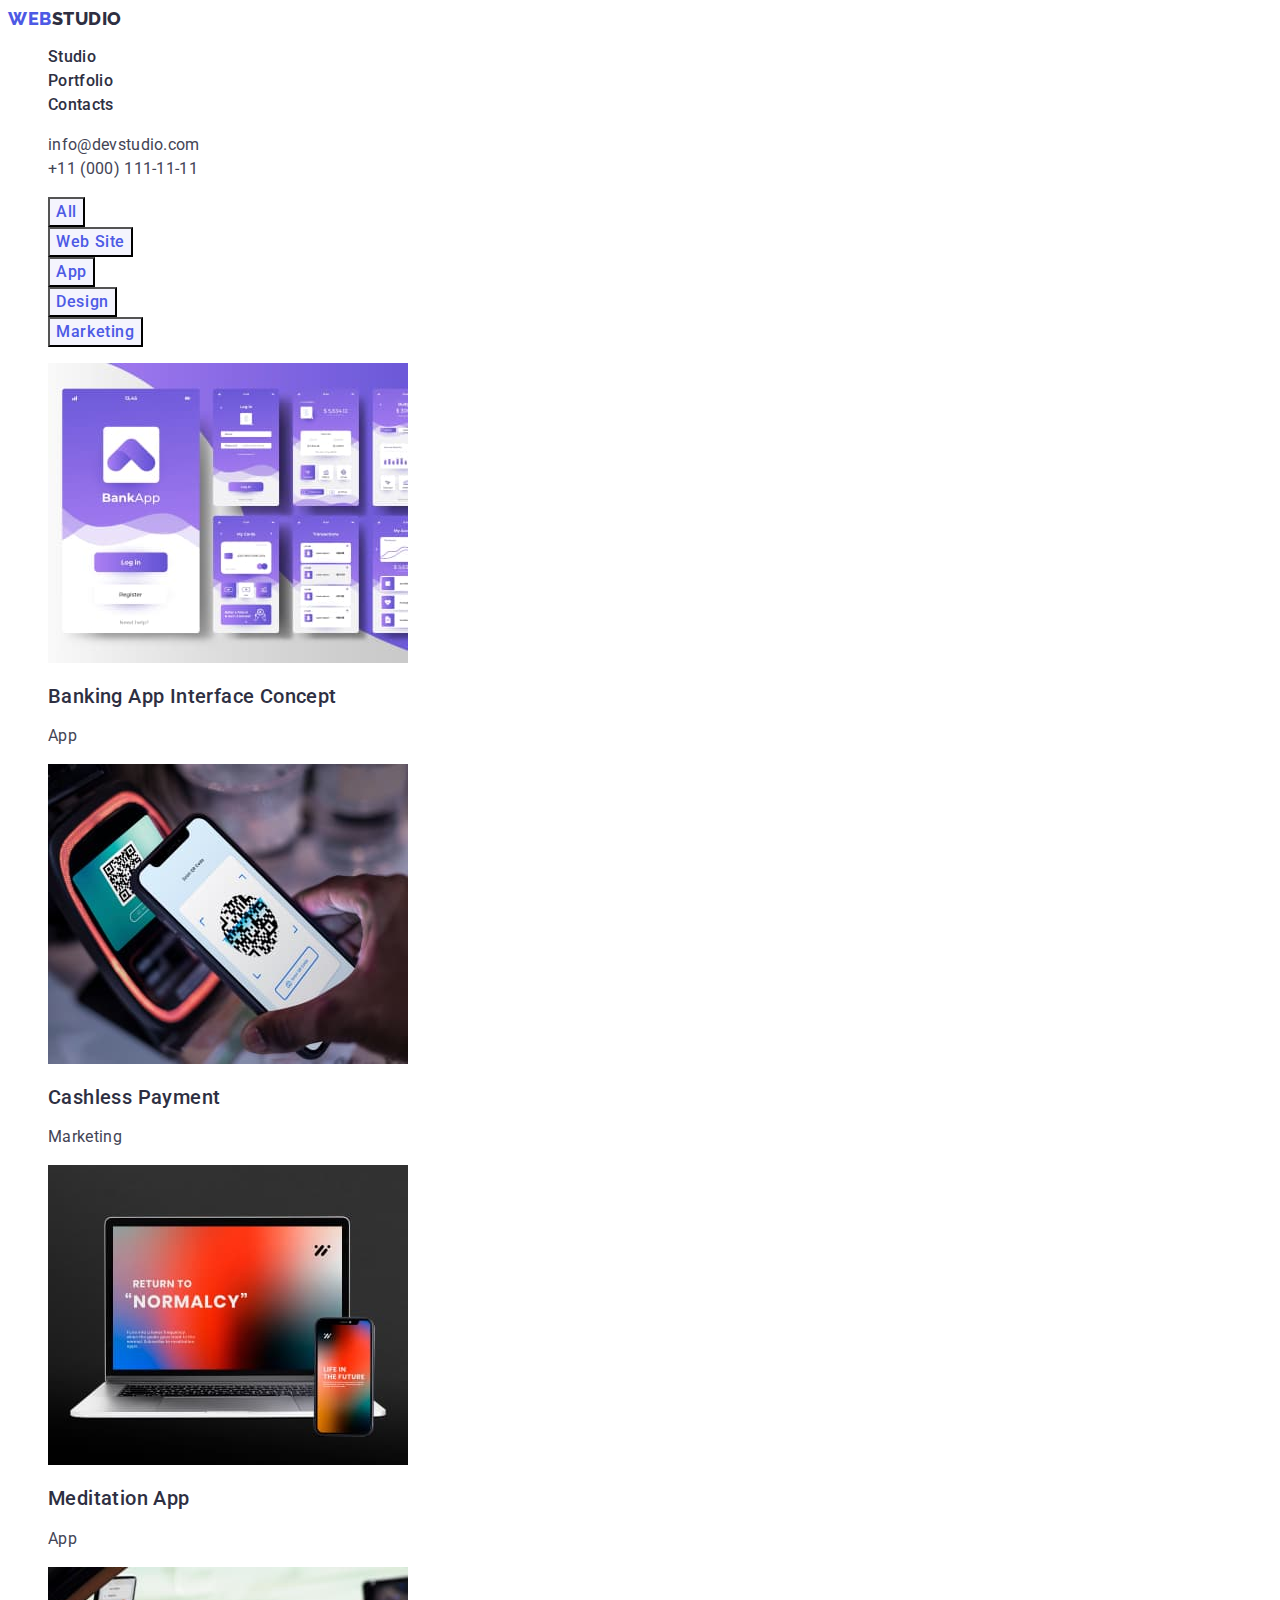
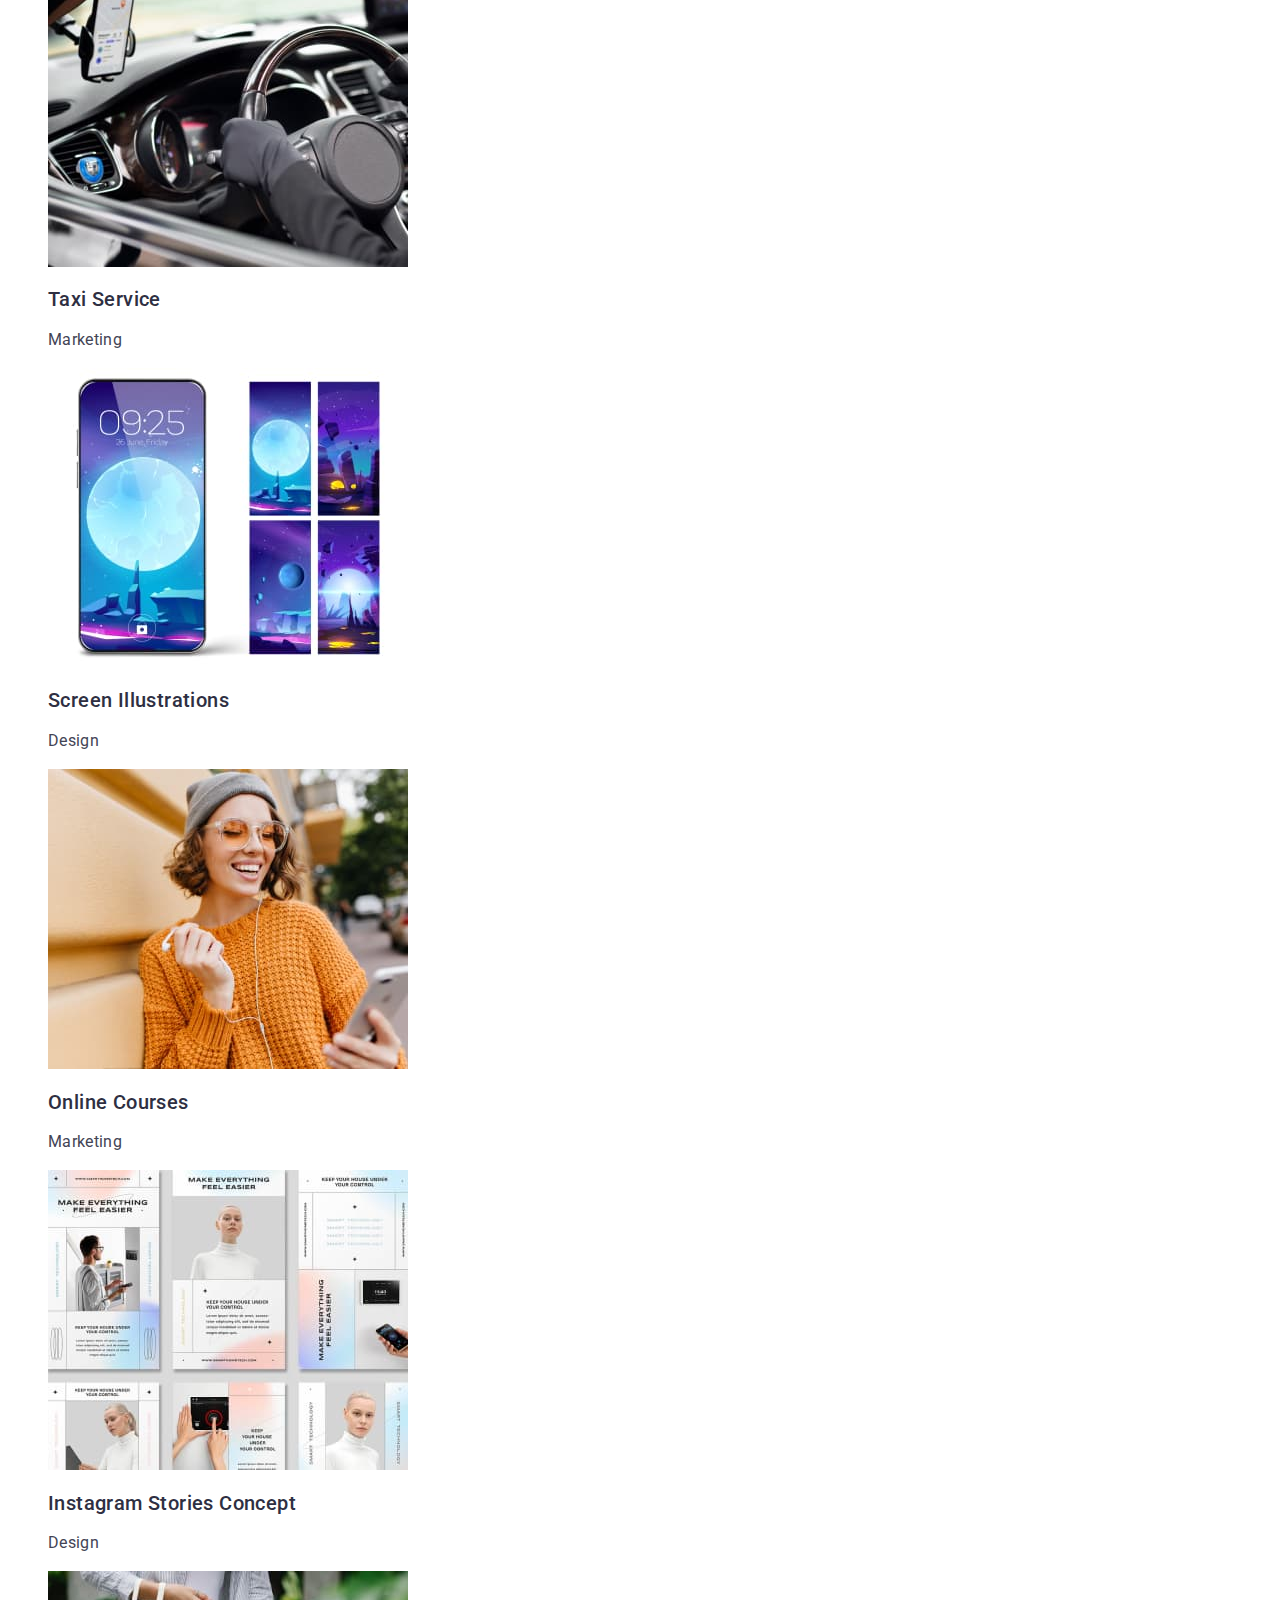
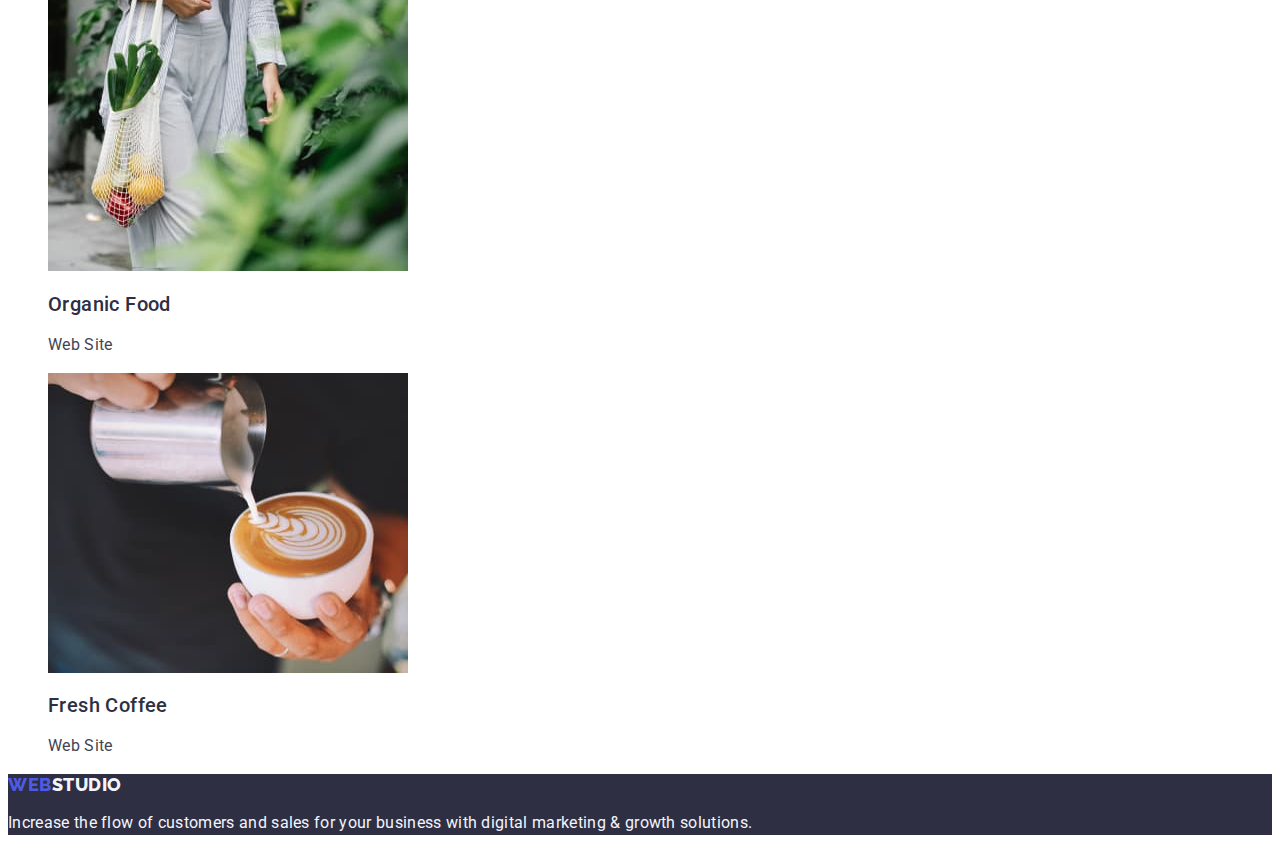
==== portfolio.html @ b35bba0d "create hw3" ====
<!DOCTYPE html>
<html lang="en">
  <head>
    <meta charset="UTF-8" />
    <meta http-equiv="X-UA-Compatible" content="IE=edge" />
    <meta name="viewport" content="width=device-width, initial-scale=1.0" />
    <title>WebStudio</title>
    <link rel="preconnect" href="https://fonts.googleapis.com" />
    <link rel="preconnect" href="https://fonts.gstatic.com" crossorigin />
    <link
      href="https://fonts.googleapis.com/css2?family=Raleway:wght@800&family=Roboto:wght@400;500;700&display=swap"
      rel="stylesheet"
    />
    <link rel="stylesheet" href="./css/styles.css" />
  </head>
  <body>
    <!-- Header -->
    <header class="header">
      <!-- Navigation -->
      <nav class="header-nav">
        <a class="logo link" href="./index.html"
          >Web<span class="header-logo">Studio</span></a
        >
        <ul class="nav-list list">
          <li class="nav-list-item">
            <a class="header-link link" href="./index.html">Studio</a>
          </li>
          <li class="nav-list-item">
            <a class="header-link link" href="./portfolio.html">Portfolio</a>
          </li>
          <li class="nav-list-item">
            <a class="header-link link" href="">Contacts</a>
          </li>
        </ul>
      </nav>
      <!-- Contacs -->
      <address class="contacts">
        <ul class="contacts-list list">
          <li class="contacts-item">
            <a class="contact-link link" href="mailto:info@devstudio.com"
              >info@devstudio.com</a
            >
          </li>
          <li class="contacts-item">
            <a class="contact-link link" href="tel:+110001111111"
              >+11 (000) 111-11-11</a
            >
          </li>
        </ul>
      </address>
    </header>
    <!-- Main content -->
    <main>
      <section class="portfolio">
        <h1 hidden class="visually-hidden">Examples work</h1>
        <ul class="btn-list list">
          <li class="btn-list-item">
            <button class="btn-filter btn" type="button">All</button>
          </li>
          <li class="btn-list-item">
            <button class="btn-filter btn" type="button">Web Site</button>
          </li>
          <li class="btn-list-item">
            <button class="btn-filter btn" type="button">App</button>
          </li>
          <li class="btn-list-item">
            <button class="btn-filter btn" type="button">Design</button>
          </li>
          <li class="btn-list-item">
            <button class="btn-filter btn" type="button">Marketing</button>
          </li>
        </ul>
        <ul class="exampes-list list">
          <li class="exampes-list-item">
            <a class="link" href=""
              ><img
                src="./images/bank.jpg"
                alt="screens interface of bank app"
                width="360"
                height="300"
              />
              <h2 class="section-subtitle">Banking App Interface Concept</h2>
              <p class="section-text">App</p></a
            >
          </li>
          <li class="exampes-list-item">
            <a class="link" href=""
              ><img
                src="./images/payment.jpg"
                alt="payment with phone"
                width="360"
                height="300"
              />
              <h2 class="section-subtitle">Cashless Payment</h2>
              <p class="section-text">Marketing</p></a
            >
          </li>
          <li class="exampes-list-item">
            <a class="link" href=""
              ><img
                src="./images/meditation.jpg"
                alt="laptop and smartphone"
                width="360"
                height="300"
              />
              <h2 class="section-subtitle">Meditation App</h2>
              <p class="section-text">App</p></a
            >
          </li>
          <li class="exampes-list-item">
            <a class="link" href=""
              ><img
                src="./images/taxi.jpg"
                alt="car and driver"
                width="360"
                height="300"
              />
              <h2 class="section-subtitle">Taxi Service</h2>
              <p class="section-text">Marketing</p></a
            >
          </li>
          <li class="exampes-list-item">
            <a class="link" href=""
              ><img
                src="./images/screen.jpg"
                alt="examples screen images"
                width="360"
                height="300"
              />
              <h2 class="section-subtitle">Screen Illustrations</h2>
              <p class="section-text">Design</p></a
            >
          </li>
          <li class="exampes-list-item">
            <a class="link" href=""
              ><img
                src="./images/courses.jpg"
                alt="woman whit smartphone"
                width="360"
                height="300"
              />
              <h2 class="section-subtitle">Online Courses</h2>
              <p class="section-text">Marketing</p></a
            >
          </li>
          <li class="exampes-list-item">
            <a class="link" href=""
              ><img
                src="./images/stories.jpg"
                alt="examples screen interfaces"
                width="360"
                height="300"
              />
              <h2 class="section-subtitle">Instagram Stories Concept</h2>
              <p class="section-text">Design</p></a
            >
          </li>
          <li class="exampes-list-item">
            <a class="link" href=""
              ><img
                src="./images/food.jpg"
                alt="woman with vegetables"
                width="360"
                height="300"
              />
              <h2 class="section-subtitle">Organic Food</h2>
              <p class="section-text">Web Site</p></a
            >
          </li>
          <li class="exampes-list-item">
            <a class="link" href=""
              ><img
                src="./images/coffee.jpg"
                alt="cup of coffee"
                width="360"
                height="300"
              />
              <h2 class="section-subtitle">Fresh Coffee</h2>
              <p class="section-text">Web Site</p></a
            >
          </li>
        </ul>
      </section>
    </main>
    <!-- Footer -->
    <footer class="footer">
      <a class="logo link" href="./index.html"
        >Web<span class="footer-logo">Studio</span></a
      >
      <p class="section-text">
        Increase the flow of customers and sales for your business with digital
        marketing & growth solutions.
      </p>
    </footer>
  </body>
</html>
---- css/styles.css ----
:root {
  --main-color: #2e2f42;
  --text-color: #434455;
  --accent-color: #f4f4fd;
  --main-bg-color: #ffffff;
  --main-hero-color: #ffffff;
  --logo-color: #4d5ae5;
  --active-color: #404bbf;
}

body {
  color: var(--text-color, #434455);
  background-color: var(--main-bg-color, #ffffff);
  font-family: 'Roboto', sans-serif;
}

.link {
  color: inherit;
  text-decoration: none;
}

.list {
  list-style: none;
}

.visually-hidden {
  position: absolute;
  width: 1px;
  height: 1px;
  margin: -1px;
  border: 0;
  padding: 0;

  white-space: nowrap;
  clip-path: inset(100%);
  clip: rect(0 0 0 0);
  overflow: hidden;
}
.btn {
  cursor: pointer;
}

/* Header */
.logo {
  color: var(--logo-color, #4d5ae5);

  font-family: 'Raleway', sans-serif;
  font-weight: 800;
  font-size: 18px;
  line-height: 1.17;
  display: flex;
  align-items: center;
  letter-spacing: 0.03em;
  text-transform: uppercase;
}

.header-logo {
  color: var(--main-color, #2e2f42);
}

.header-link {
  color: var(--main-color, #2e2f42);

  font-weight: 500;
  font-size: 16px;
  line-height: 1.5;
  letter-spacing: 0.02em;
}

.header-link:is(:hover, :focus),
.contact-link:is(:hover, :focus) {
  color: var(--active-color, #404bbf);
}

.contacts {
  font-style: normal;
}

.contact-link {
  font-size: 16px;
  line-height: 1.5;
  letter-spacing: 0.02em;
}

/* Main */
.hero {
  background-color: var(--main-color, #2e2f42);
}

.hero-title {
  color: var(--main-hero-color, #ffffff);

  font-size: 56px;
  line-height: 1.07;
  text-align: center;
  letter-spacing: 0.02em;
}

.hero-btn {
  background-color: var(--logo-color, #4d5ae5);
  color: var(--main-hero-color, #ffffff);

  font-family: inherit;
  font-weight: 500;
  font-size: 16px;
  line-height: 1.5;
  display: flex;
  align-items: center;
  letter-spacing: 0.04em;
}

.hero-btn:is(:hover, :focus) {
  background-color: var(--active-color, #404bbf);
}

.section-subtitle {
  color: var(--main-color, #2e2f42);

  font-weight: 500;
  font-size: 20px;
  line-height: 1.2;
  letter-spacing: 0.02em;
}

.section-text {
  font-size: 16px;
  line-height: 1.5;
  letter-spacing: 0.02em;
}

.section-title {
  color: var(--main-color, #2e2f42);

  font-size: 36px;
  line-height: 1.11;
  text-align: center;
  letter-spacing: 0.02em;
  text-transform: capitalize;
}

.cards {
  background-color: var(--accent-color, #f4f4fd);
}

.cards-list-item {
  background-color: var(--main-bg-color, #ffffff);

  text-align: center;
}
/* Main Portfolio*/

.btn-filter {
  background-color: var(--accent-color, #f4f4fd);
  color: var(--logo-color, #4d5ae5);

  font-family: inherit;
  font-weight: 500;
  font-size: 16px;
  line-height: 1.5;
  display: flex;
  align-items: center;
  text-align: center;
  letter-spacing: 0.04em;
}

.btn-filter:is(:hover, :focus) {
  background-color: #404bbf;
  color: var(--main-hero-color, #ffffff);
}

/* Footer */
.footer {
  background: var(--main-color, #2e2f42);
  color: var(--accent-color, #f4f4fd);
}

.footer-logo {
  color: var(--accent-color, #f4f4fd);
}
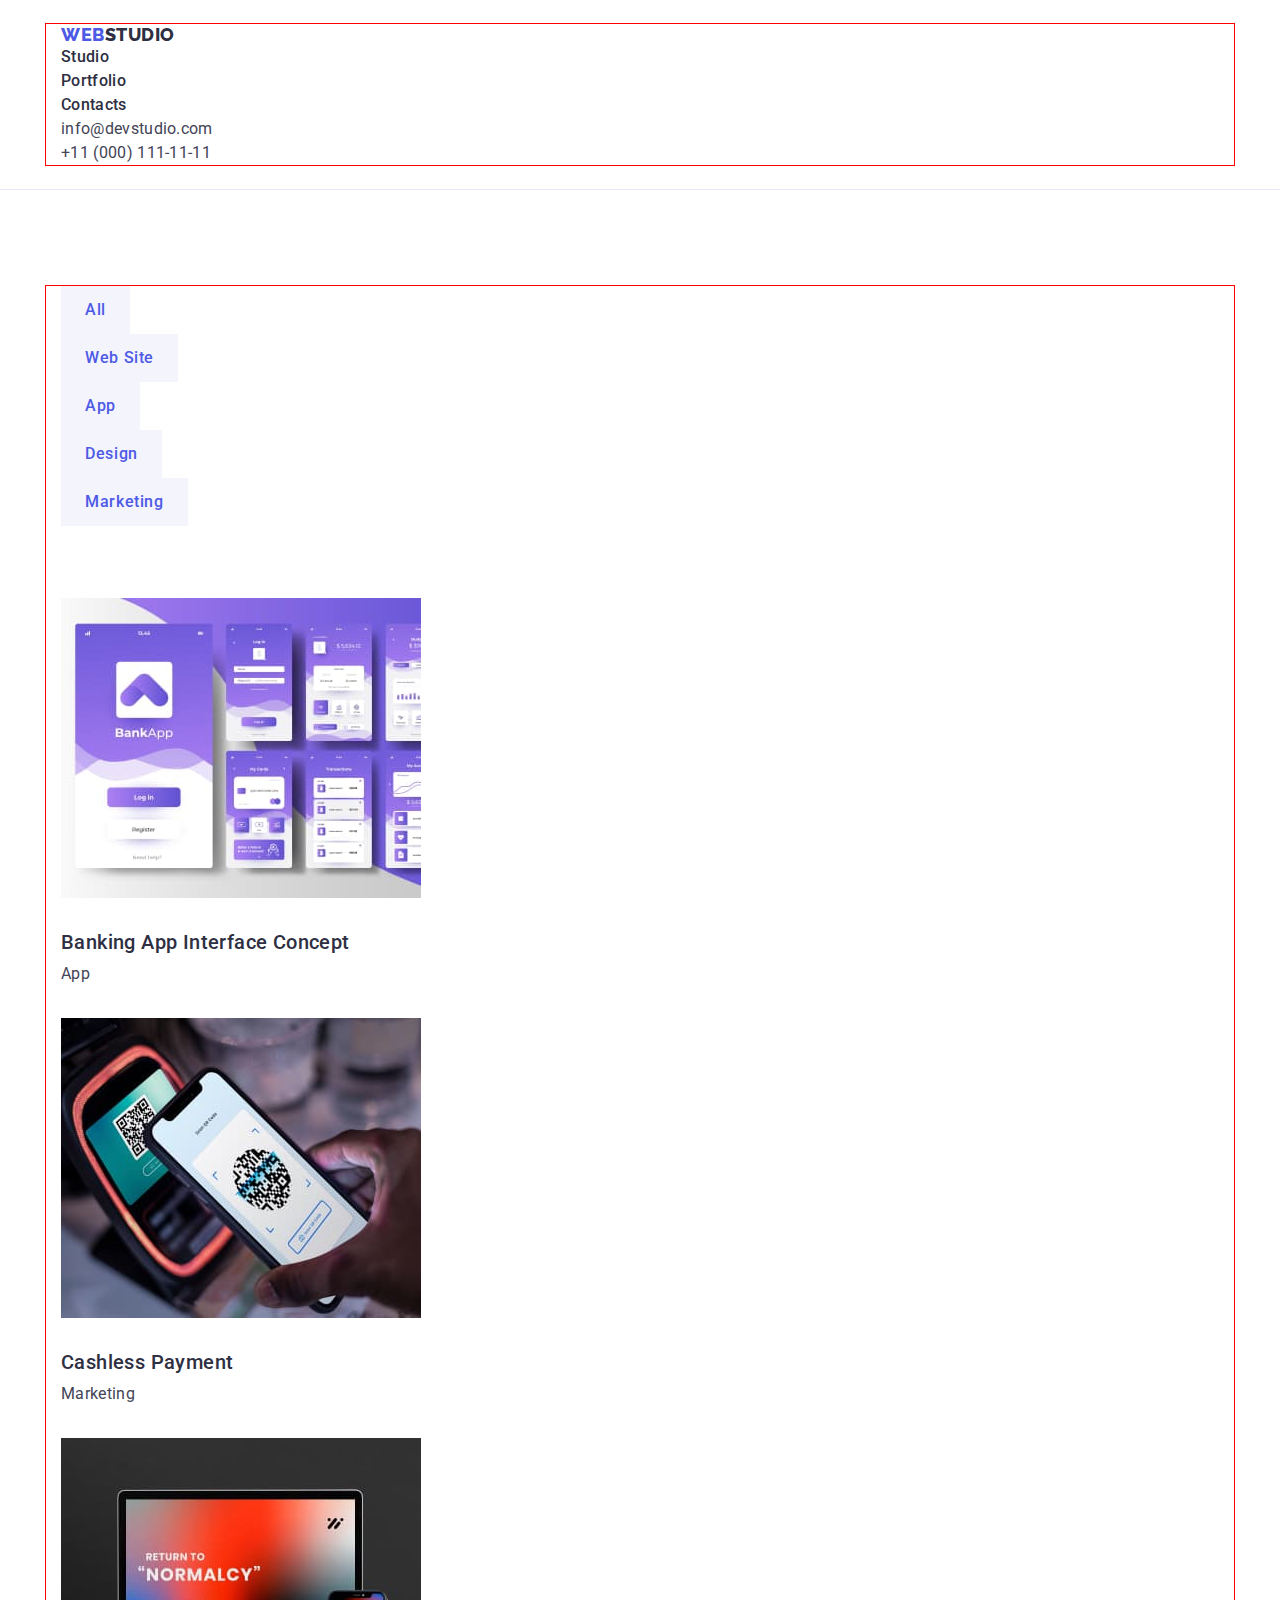
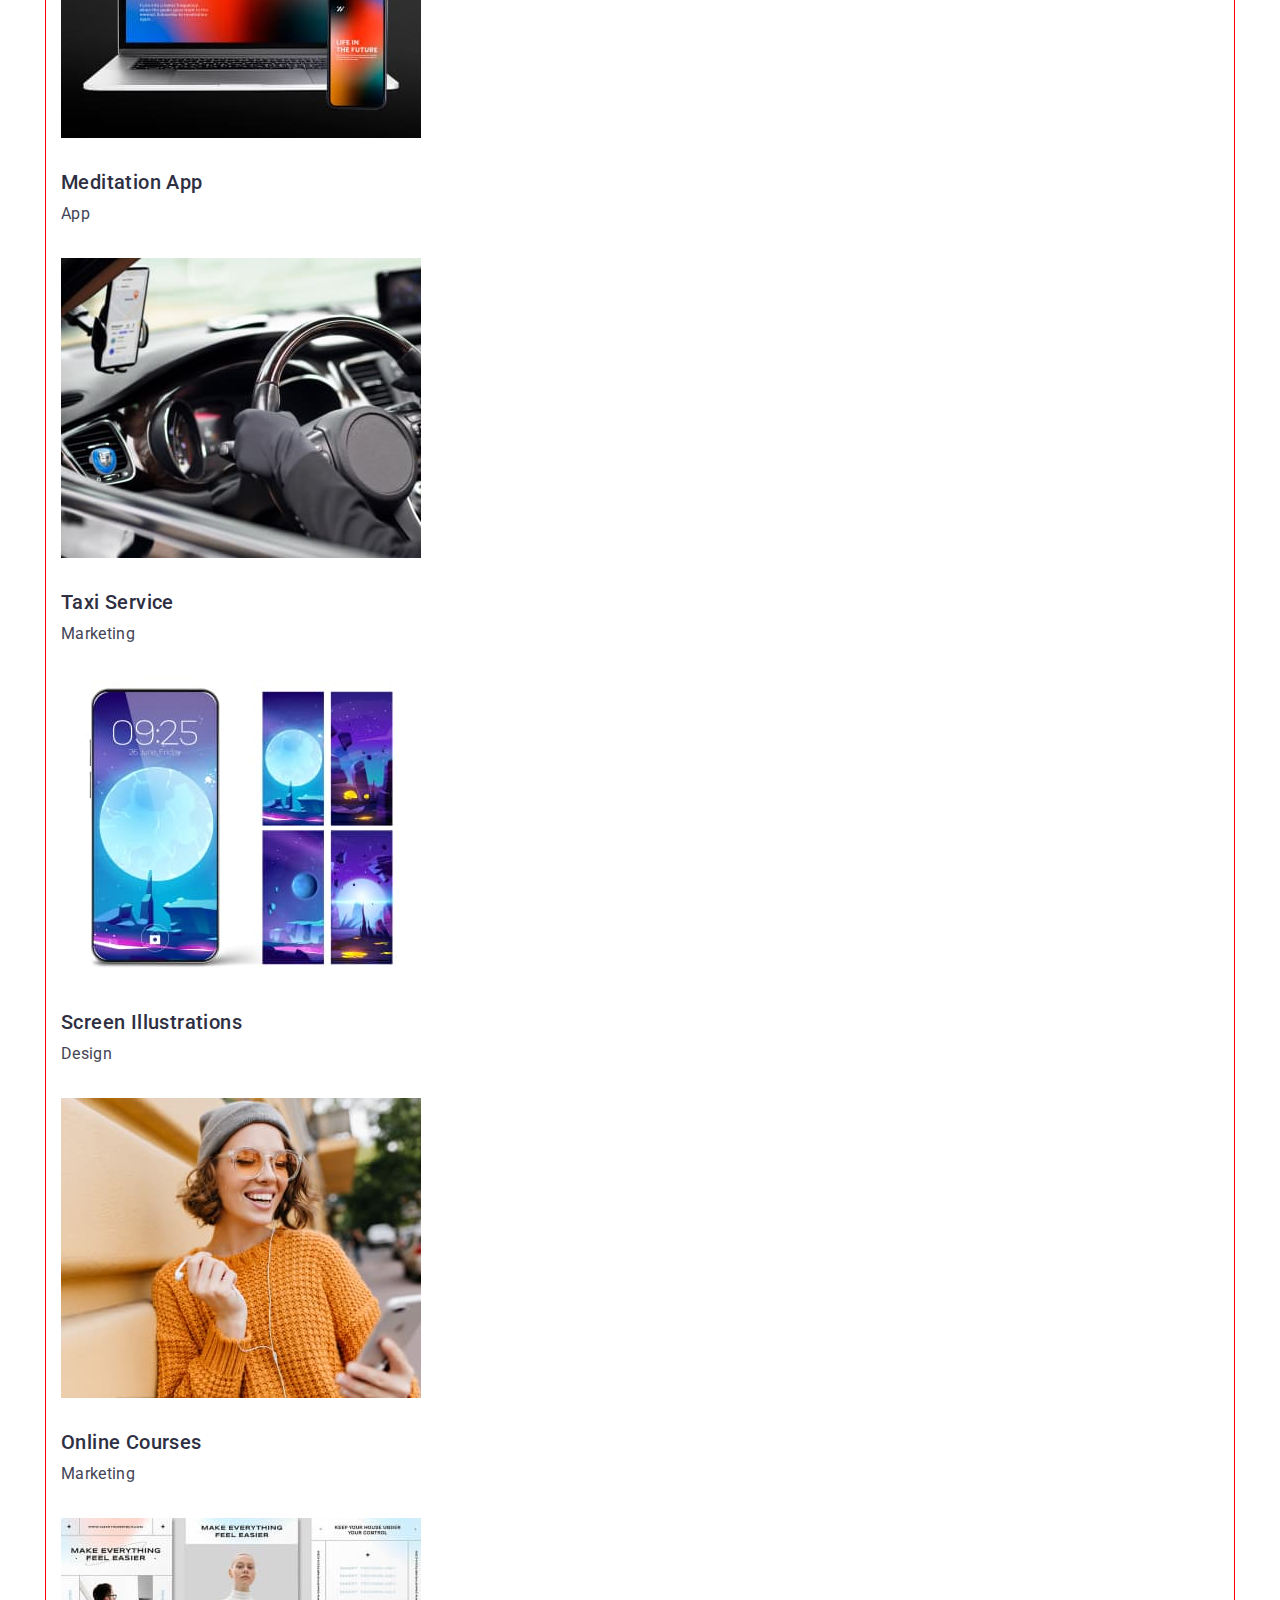
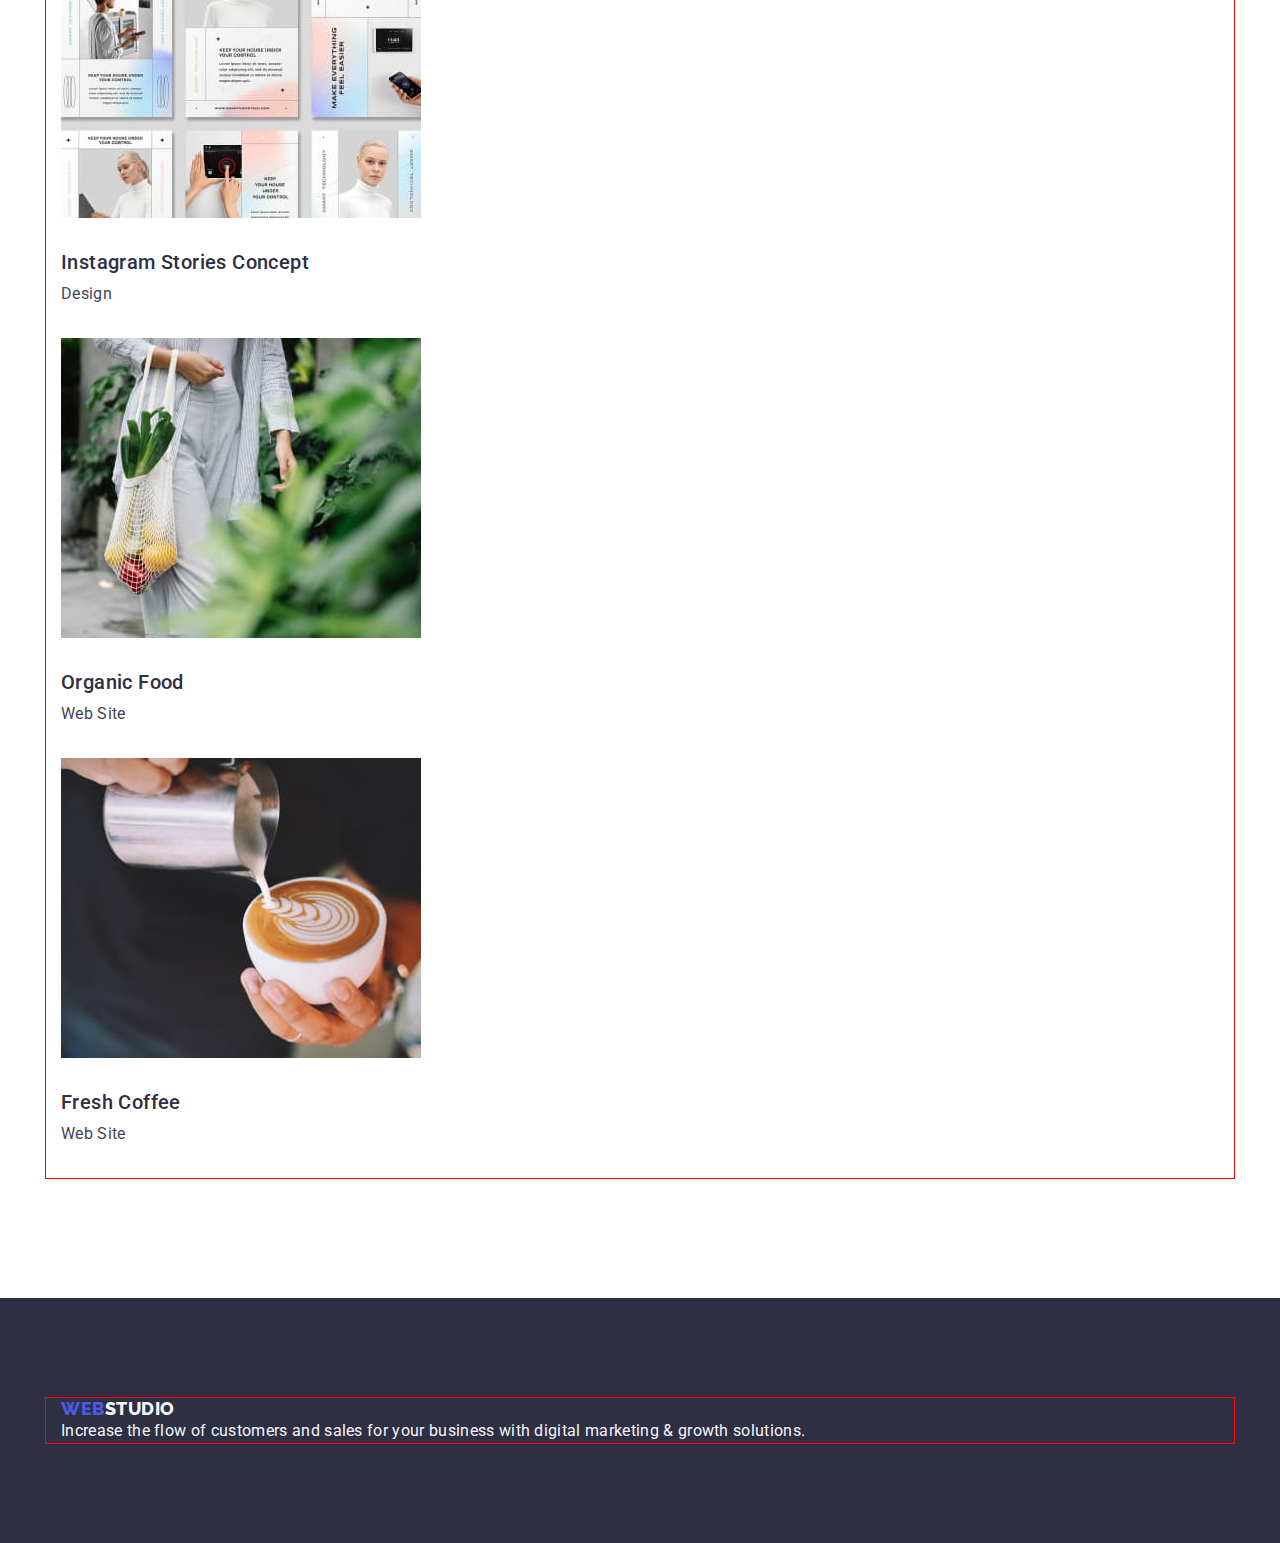
==== commit 911ab096: "padding+margin" ====
--- a/portfolio.html
+++ b/portfolio.html
@@ -11,186 +11,228 @@
       href="https://fonts.googleapis.com/css2?family=Raleway:wght@800&family=Roboto:wght@400;500;700&display=swap"
       rel="stylesheet"
     />
+    <link
+      rel="stylesheet"
+      href="https://cdnjs.cloudflare.com/ajax/libs/modern-normalize/1.1.0/modern-normalize.min.css"
+      integrity="sha512-wpPYUAdjBVSE4KJnH1VR1HeZfpl1ub8YT/NKx4PuQ5NmX2tKuGu6U/JRp5y+Y8XG2tV+wKQpNHVUX03MfMFn9Q=="
+      crossorigin="anonymous"
+      referrerpolicy="no-referrer"
+    />
     <link rel="stylesheet" href="./css/styles.css" />
   </head>
   <body>
     <!-- Header -->
     <header class="header">
       <!-- Navigation -->
-      <nav class="header-nav">
-        <a class="logo link" href="./index.html"
-          >Web<span class="header-logo">Studio</span></a
-        >
-        <ul class="nav-list list">
-          <li class="nav-list-item">
-            <a class="header-link link" href="./index.html">Studio</a>
-          </li>
-          <li class="nav-list-item">
-            <a class="header-link link" href="./portfolio.html">Portfolio</a>
-          </li>
-          <li class="nav-list-item">
-            <a class="header-link link" href="">Contacts</a>
-          </li>
-        </ul>
-      </nav>
-      <!-- Contacs -->
-      <address class="contacts">
-        <ul class="contacts-list list">
-          <li class="contacts-item">
-            <a class="contact-link link" href="mailto:info@devstudio.com"
-              >info@devstudio.com</a
-            >
-          </li>
-          <li class="contacts-item">
-            <a class="contact-link link" href="tel:+110001111111"
-              >+11 (000) 111-11-11</a
-            >
-          </li>
-        </ul>
-      </address>
+      <div class="container">
+        <nav class="header-nav">
+          <a class="logo link" href="./index.html"
+            >Web<span class="header-logo">Studio</span></a
+          >
+          <ul class="nav-list list">
+            <li class="nav-list-item">
+              <a class="header-link link" href="./index.html">Studio</a>
+            </li>
+            <li class="nav-list-item">
+              <a class="header-link link" href="./portfolio.html">Portfolio</a>
+            </li>
+            <li class="nav-list-item">
+              <a class="header-link link" href="">Contacts</a>
+            </li>
+          </ul>
+        </nav>
+        <!-- Contacs -->
+        <address class="contacts">
+          <ul class="contacts-list list">
+            <li class="contacts-item">
+              <a class="contact-link link" href="mailto:info@devstudio.com"
+                >info@devstudio.com</a
+              >
+            </li>
+            <li class="contacts-item">
+              <a class="contact-link link" href="tel:+110001111111"
+                >+11 (000) 111-11-11</a
+              >
+            </li>
+          </ul>
+        </address>
+      </div>
     </header>
     <!-- Main content -->
     <main>
-      <section class="portfolio">
-        <h1 hidden class="visually-hidden">Examples work</h1>
-        <ul class="btn-list list">
-          <li class="btn-list-item">
-            <button class="btn-filter btn" type="button">All</button>
-          </li>
-          <li class="btn-list-item">
-            <button class="btn-filter btn" type="button">Web Site</button>
-          </li>
-          <li class="btn-list-item">
-            <button class="btn-filter btn" type="button">App</button>
-          </li>
-          <li class="btn-list-item">
-            <button class="btn-filter btn" type="button">Design</button>
-          </li>
-          <li class="btn-list-item">
-            <button class="btn-filter btn" type="button">Marketing</button>
-          </li>
-        </ul>
-        <ul class="exampes-list list">
-          <li class="exampes-list-item">
-            <a class="link" href=""
-              ><img
-                src="./images/bank.jpg"
-                alt="screens interface of bank app"
-                width="360"
-                height="300"
-              />
-              <h2 class="section-subtitle">Banking App Interface Concept</h2>
-              <p class="section-text">App</p></a
-            >
-          </li>
-          <li class="exampes-list-item">
-            <a class="link" href=""
-              ><img
-                src="./images/payment.jpg"
-                alt="payment with phone"
-                width="360"
-                height="300"
-              />
-              <h2 class="section-subtitle">Cashless Payment</h2>
-              <p class="section-text">Marketing</p></a
-            >
-          </li>
-          <li class="exampes-list-item">
-            <a class="link" href=""
-              ><img
-                src="./images/meditation.jpg"
-                alt="laptop and smartphone"
-                width="360"
-                height="300"
-              />
-              <h2 class="section-subtitle">Meditation App</h2>
-              <p class="section-text">App</p></a
-            >
-          </li>
-          <li class="exampes-list-item">
-            <a class="link" href=""
-              ><img
-                src="./images/taxi.jpg"
-                alt="car and driver"
-                width="360"
-                height="300"
-              />
-              <h2 class="section-subtitle">Taxi Service</h2>
-              <p class="section-text">Marketing</p></a
-            >
-          </li>
-          <li class="exampes-list-item">
-            <a class="link" href=""
-              ><img
-                src="./images/screen.jpg"
-                alt="examples screen images"
-                width="360"
-                height="300"
-              />
-              <h2 class="section-subtitle">Screen Illustrations</h2>
-              <p class="section-text">Design</p></a
-            >
-          </li>
-          <li class="exampes-list-item">
-            <a class="link" href=""
-              ><img
-                src="./images/courses.jpg"
-                alt="woman whit smartphone"
-                width="360"
-                height="300"
-              />
-              <h2 class="section-subtitle">Online Courses</h2>
-              <p class="section-text">Marketing</p></a
-            >
-          </li>
-          <li class="exampes-list-item">
-            <a class="link" href=""
-              ><img
-                src="./images/stories.jpg"
-                alt="examples screen interfaces"
-                width="360"
-                height="300"
-              />
-              <h2 class="section-subtitle">Instagram Stories Concept</h2>
-              <p class="section-text">Design</p></a
-            >
-          </li>
-          <li class="exampes-list-item">
-            <a class="link" href=""
-              ><img
-                src="./images/food.jpg"
-                alt="woman with vegetables"
-                width="360"
-                height="300"
-              />
-              <h2 class="section-subtitle">Organic Food</h2>
-              <p class="section-text">Web Site</p></a
-            >
-          </li>
-          <li class="exampes-list-item">
-            <a class="link" href=""
-              ><img
-                src="./images/coffee.jpg"
-                alt="cup of coffee"
-                width="360"
-                height="300"
-              />
-              <h2 class="section-subtitle">Fresh Coffee</h2>
-              <p class="section-text">Web Site</p></a
-            >
-          </li>
-        </ul>
+      <section class="portfolio section">
+        <div class="container">
+          <h1 hidden class="visually-hidden">Examples work</h1>
+          <ul class="btn-list list">
+            <li class="btn-list-item">
+              <button class="btn-filter btn" type="button">All</button>
+            </li>
+            <li class="btn-list-item">
+              <button class="btn-filter btn" type="button">Web Site</button>
+            </li>
+            <li class="btn-list-item">
+              <button class="btn-filter btn" type="button">App</button>
+            </li>
+            <li class="btn-list-item">
+              <button class="btn-filter btn" type="button">Design</button>
+            </li>
+            <li class="btn-list-item">
+              <button class="btn-filter btn" type="button">Marketing</button>
+            </li>
+          </ul>
+          <ul class="examples-list list">
+            <li class="examples-list-item">
+              <a class="link" href=""
+                ><img
+                  class="card-img"
+                  src="./images/bank.jpg"
+                  alt="screens interface of bank app"
+                  width="360"
+                  height="300"
+                />
+                <div class="card-text">
+                  <h2 class="section-subtitle">
+                    Banking App Interface Concept
+                  </h2>
+                  <p class="section-text">App</p>
+                </div></a
+              >
+            </li>
+            <li class="examples-list-item">
+              <a class="link" href=""
+                ><img
+                  class="card-img"
+                  src="./images/payment.jpg"
+                  alt="payment with phone"
+                  width="360"
+                  height="300"
+                />
+                <div class="card-text">
+                  <h2 class="section-subtitle">Cashless Payment</h2>
+                  <p class="section-text">Marketing</p>
+                </div></a
+              >
+            </li>
+            <li class="examples-list-item">
+              <a class="link" href=""
+                ><img
+                  class="card-img"
+                  src="./images/meditation.jpg"
+                  alt="laptop and smartphone"
+                  width="360"
+                  height="300"
+                />
+                <div class="card-text">
+                  <h2 class="section-subtitle">Meditation App</h2>
+                  <p class="section-text">App</p>
+                </div></a
+              >
+            </li>
+            <li class="examples-list-item">
+              <a class="link" href=""
+                ><img
+                  class="card-img"
+                  src="./images/taxi.jpg"
+                  alt="car and driver"
+                  width="360"
+                  height="300"
+                />
+                <div class="card-text">
+                  <h2 class="section-subtitle">Taxi Service</h2>
+                  <p class="section-text">Marketing</p>
+                </div></a
+              >
+            </li>
+            <li class="examples-list-item">
+              <a class="link" href=""
+                ><img
+                  class="card-img"
+                  src="./images/screen.jpg"
+                  alt="examples screen images"
+                  width="360"
+                  height="300"
+                />
+                <div class="card-text">
+                  <h2 class="section-subtitle">Screen Illustrations</h2>
+                  <p class="section-text">Design</p>
+                </div></a
+              >
+            </li>
+            <li class="examples-list-item">
+              <a class="link" href=""
+                ><img
+                  class="card-img"
+                  src="./images/courses.jpg"
+                  alt="woman whit smartphone"
+                  width="360"
+                  height="300"
+                />
+                <div class="card-text">
+                  <h2 class="section-subtitle">Online Courses</h2>
+                  <p class="section-text">Marketing</p>
+                </div></a
+              >
+            </li>
+            <li class="examples-list-item">
+              <a class="link" href=""
+                ><img
+                  class="card-img"
+                  src="./images/stories.jpg"
+                  alt="examples screen interfaces"
+                  width="360"
+                  height="300"
+                />
+                <div class="card-text">
+                  <h2 class="section-subtitle">Instagram Stories Concept</h2>
+                  <p class="section-text">Design</p>
+                </div></a
+              >
+            </li>
+            <li class="examples-list-item">
+              <a class="link" href=""
+                ><img
+                  class="card-img"
+                  src="./images/food.jpg"
+                  alt="woman with vegetables"
+                  width="360"
+                  height="300"
+                />
+                <div class="card-text">
+                  <h2 class="section-subtitle">Organic Food</h2>
+                  <p class="section-text">Web Site</p>
+                </div></a
+              >
+            </li>
+            <li class="examples-list-item">
+              <a class="link" href=""
+                ><img
+                  class="card-img"
+                  src="./images/coffee.jpg"
+                  alt="cup of coffee"
+                  width="360"
+                  height="300"
+                />
+                <div class="card-text">
+                  <h2 class="section-subtitle">Fresh Coffee</h2>
+                  <p class="section-text">Web Site</p>
+                </div></a
+              >
+            </li>
+          </ul>
+        </div>
       </section>
     </main>
     <!-- Footer -->
     <footer class="footer">
-      <a class="logo link" href="./index.html"
-        >Web<span class="footer-logo">Studio</span></a
-      >
-      <p class="section-text">
-        Increase the flow of customers and sales for your business with digital
-        marketing & growth solutions.
-      </p>
+      <div class="container">
+        <a class="logo link" href="./index.html"
+          >Web<span class="footer-logo">Studio</span></a
+        >
+        <p class="section-text">
+          Increase the flow of customers and sales for your business with
+          digital marketing & growth solutions.
+        </p>
+      </div>
     </footer>
   </body>
 </html>
--- a/css/styles.css
+++ b/css/styles.css
@@ -8,12 +8,38 @@
   --active-color: #404bbf;
 }
 
+ul,
+ol {
+  padding: 0;
+}
+
+body,
+h1,
+h2,
+h3,
+h4,
+p,
+ul,
+ol,
+li,
+figure,
+figcaption,
+blockquote,
+dl,
+dd {
+  margin: 0;
+}
+
 body {
   color: var(--text-color, #434455);
   background-color: var(--main-bg-color, #ffffff);
   font-family: 'Roboto', sans-serif;
 }
 
+img {
+  display: block;
+}
+
 .link {
   color: inherit;
   text-decoration: none;
@@ -21,6 +47,19 @@
 
 .list {
   list-style: none;
+}
+
+.btn {
+  cursor: pointer;
+  border: none;
+}
+
+.container {
+  width: 1158px;
+  margin: 0 auto;
+  padding: 0 15px;
+
+  outline: 1px solid red;
 }
 
 .visually-hidden {
@@ -36,11 +75,14 @@
   clip: rect(0 0 0 0);
   overflow: hidden;
 }
-.btn {
-  cursor: pointer;
-}
 
 /* Header */
+.header {
+  padding-top: 24px;
+  padding-bottom: 24px;
+  border-bottom: 1px solid #e7e9fc;
+}
+
 .logo {
   color: var(--logo-color, #4d5ae5);
 
@@ -85,6 +127,8 @@
 /* Main */
 .hero {
   background-color: var(--main-color, #2e2f42);
+  padding-top: 188px;
+  padding-bottom: 188px;
 }
 
 .hero-title {
@@ -94,6 +138,8 @@
   line-height: 1.07;
   text-align: center;
   letter-spacing: 0.02em;
+
+  margin-bottom: 48px;
 }
 
 .hero-btn {
@@ -104,6 +150,10 @@
   font-weight: 500;
   font-size: 16px;
   line-height: 1.5;
+
+  box-shadow: 0px 4px 4px rgba(0, 0, 0, 0.15);
+  padding: 16px 32px;
+  border-radius: 4px;
   display: flex;
   align-items: center;
   letter-spacing: 0.04em;
@@ -113,6 +163,15 @@
   background-color: var(--active-color, #404bbf);
 }
 
+.section {
+  padding-top: 120px;
+  padding-bottom: 120px;
+}
+
+.section.features {
+  padding-bottom: 0;
+}
+
 .section-subtitle {
   color: var(--main-color, #2e2f42);
 
@@ -120,6 +179,8 @@
   font-size: 20px;
   line-height: 1.2;
   letter-spacing: 0.02em;
+
+  margin-bottom: 8px;
 }
 
 .section-text {
@@ -136,6 +197,8 @@
   text-align: center;
   letter-spacing: 0.02em;
   text-transform: capitalize;
+
+  margin-bottom: 72px;
 }
 
 .cards {
@@ -147,7 +210,17 @@
 
   text-align: center;
 }
+
+.card-text {
+  padding-top: 32px;
+  padding-bottom: 32px;
+}
+
 /* Main Portfolio*/
+
+.portfolio.section {
+  padding-top: 96px;
+}
 
 .btn-filter {
   background-color: var(--accent-color, #f4f4fd);
@@ -161,17 +234,26 @@
   align-items: center;
   text-align: center;
   letter-spacing: 0.04em;
+
+  padding: 12px 24px;
 }
 
 .btn-filter:is(:hover, :focus) {
   background-color: #404bbf;
   color: var(--main-hero-color, #ffffff);
+}
+
+.btn-list {
+  margin-bottom: 72px;
 }
 
 /* Footer */
 .footer {
   background: var(--main-color, #2e2f42);
   color: var(--accent-color, #f4f4fd);
+
+  padding-top: 100px;
+  padding-bottom: 100px;
 }
 
 .footer-logo {
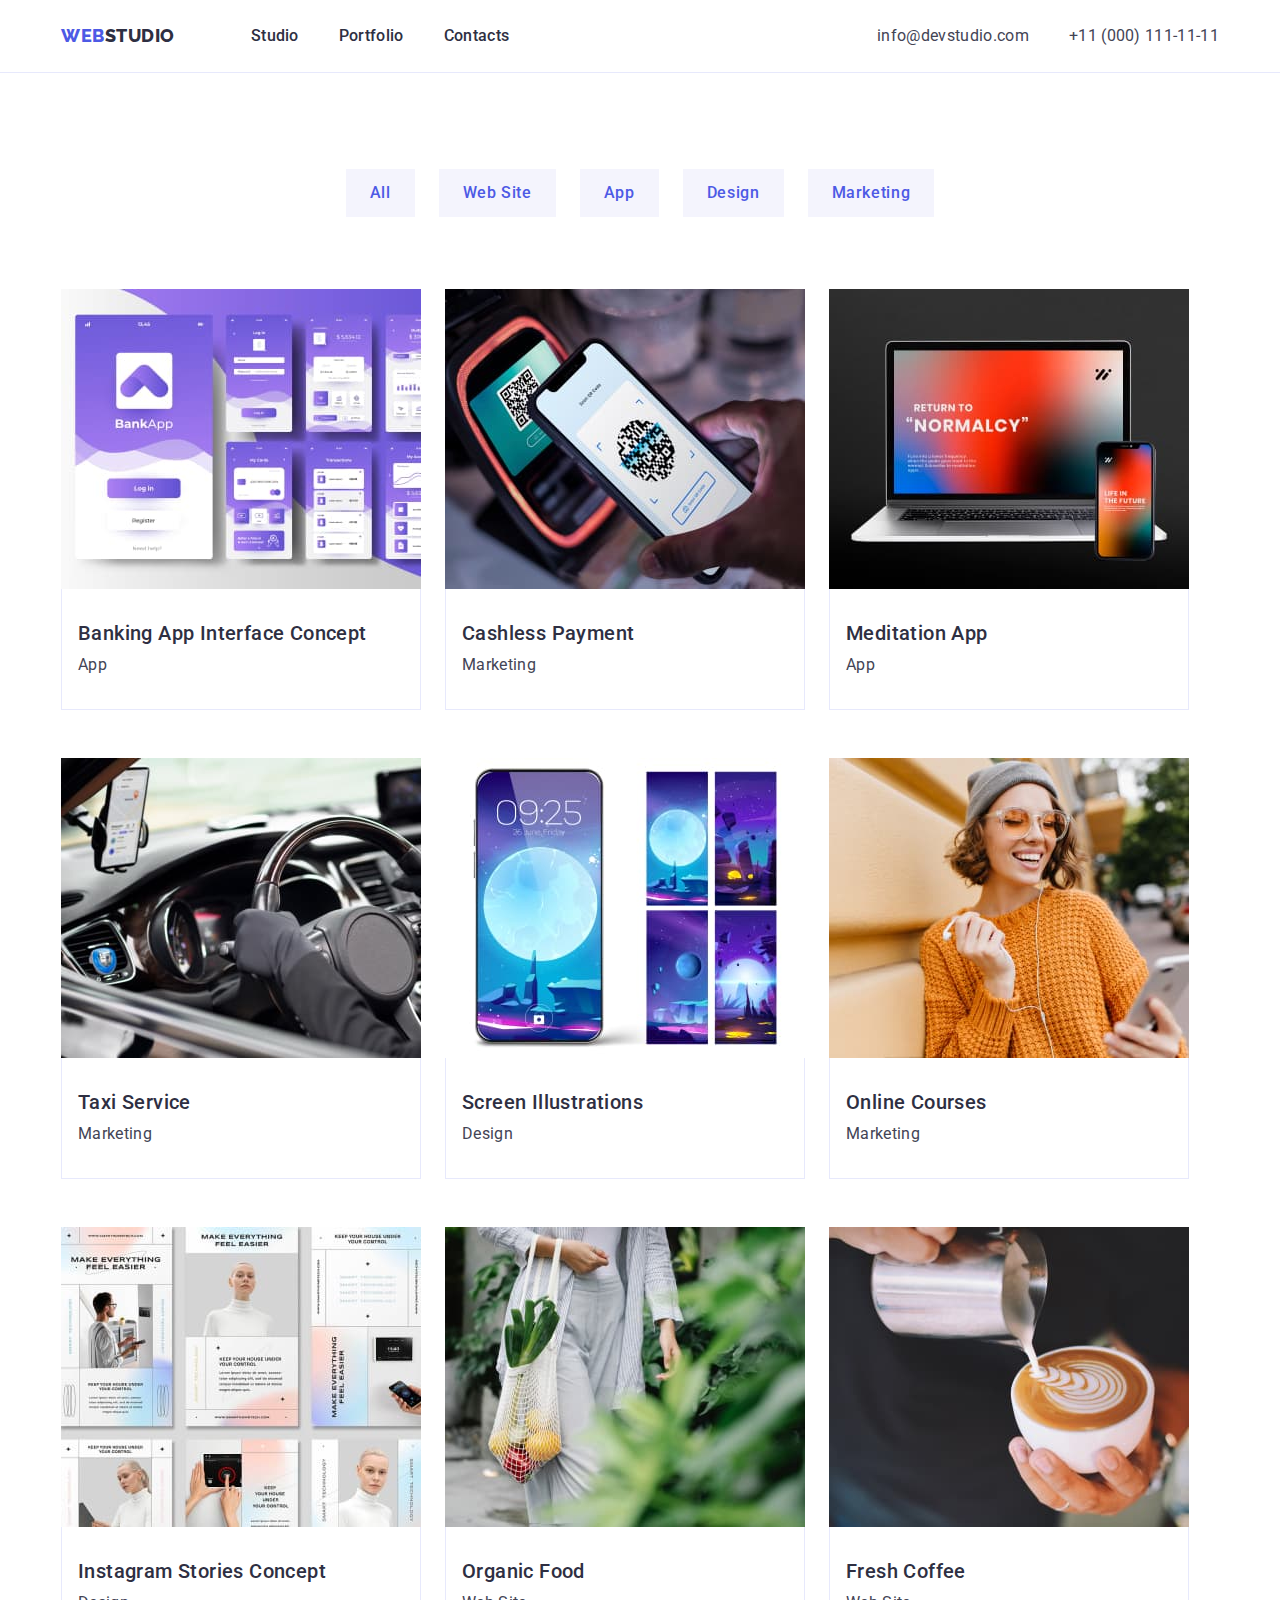
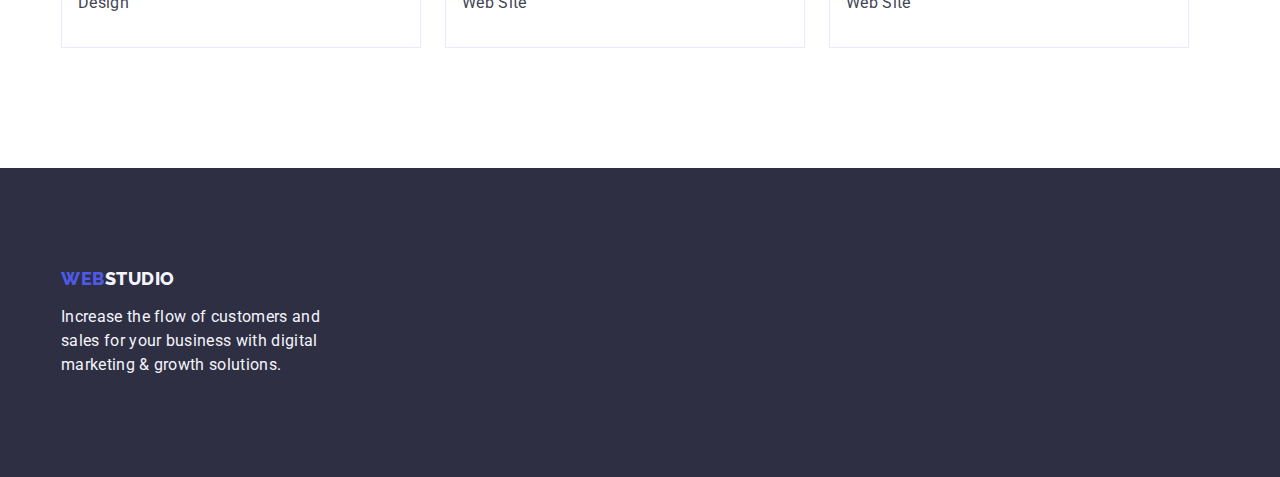
==== commit 75765326: "flex" ====
--- a/portfolio.html
+++ b/portfolio.html
@@ -24,7 +24,7 @@
     <!-- Header -->
     <header class="header">
       <!-- Navigation -->
-      <div class="container">
+      <div class="container header-container">
         <nav class="header-nav">
           <a class="logo link" href="./index.html"
             >Web<span class="header-logo">Studio</span></a
@@ -225,13 +225,15 @@
     <!-- Footer -->
     <footer class="footer">
       <div class="container">
-        <a class="logo link" href="./index.html"
-          >Web<span class="footer-logo">Studio</span></a
-        >
-        <p class="section-text">
-          Increase the flow of customers and sales for your business with
-          digital marketing & growth solutions.
-        </p>
+        <div class="footer-text">
+          <a class="logo link" href="./index.html"
+            >Web<span class="footer-logo">Studio</span></a
+          >
+          <p class="section-text">
+            Increase the flow of customers and sales for your business with
+            digital marketing & growth solutions.
+          </p>
+        </div>
       </div>
     </footer>
   </body>
--- a/css/styles.css
+++ b/css/styles.css
@@ -36,8 +36,20 @@
   font-family: 'Roboto', sans-serif;
 }
 
+input,
+button,
+textarea,
+select {
+  font-family: inherit;
+}
+
 img {
   display: block;
+}
+
+ul,
+ol {
+  list-style: none;
 }
 
 .link {
@@ -45,21 +57,20 @@
   text-decoration: none;
 }
 
-.list {
-  list-style: none;
-}
-
 .btn {
   cursor: pointer;
   border: none;
+}
+
+.section {
+  padding-top: 120px;
+  padding-bottom: 120px;
 }
 
 .container {
   width: 1158px;
   margin: 0 auto;
   padding: 0 15px;
-
-  outline: 1px solid red;
 }
 
 .visually-hidden {
@@ -83,6 +94,16 @@
   border-bottom: 1px solid #e7e9fc;
 }
 
+.header-container {
+  display: flex;
+}
+
+.header-nav {
+  display: flex;
+  margin-right: auto;
+  align-items: center;
+}
+
 .logo {
   color: var(--logo-color, #4d5ae5);
 
@@ -96,6 +117,10 @@
   text-transform: uppercase;
 }
 
+.header-nav > a {
+  margin-right: 76px;
+}
+
 .header-logo {
   color: var(--main-color, #2e2f42);
 }
@@ -114,10 +139,20 @@
   color: var(--active-color, #404bbf);
 }
 
+.nav-list {
+  display: flex;
+  gap: 40px;
+}
+
 .contacts {
   font-style: normal;
 }
 
+.contacts-list {
+  display: flex;
+  gap: 40px;
+}
+
 .contact-link {
   font-size: 16px;
   line-height: 1.5;
@@ -125,18 +160,27 @@
 }
 
 /* Main */
+/* Hero */
+
 .hero {
   background-color: var(--main-color, #2e2f42);
+
+  text-align: center;
+
   padding-top: 188px;
   padding-bottom: 188px;
 }
 
+.hero-container {
+  margin: 0 auto;
+  width: 526px;
+}
+
 .hero-title {
   color: var(--main-hero-color, #ffffff);
 
   font-size: 56px;
   line-height: 1.07;
-  text-align: center;
   letter-spacing: 0.02em;
 
   margin-bottom: 48px;
@@ -146,30 +190,33 @@
   background-color: var(--logo-color, #4d5ae5);
   color: var(--main-hero-color, #ffffff);
 
-  font-family: inherit;
   font-weight: 500;
   font-size: 16px;
   line-height: 1.5;
-
+  letter-spacing: 0.04em;
+
+  padding: 16px 32px;
   box-shadow: 0px 4px 4px rgba(0, 0, 0, 0.15);
-  padding: 16px 32px;
   border-radius: 4px;
-  display: flex;
-  align-items: center;
-  letter-spacing: 0.04em;
 }
 
 .hero-btn:is(:hover, :focus) {
   background-color: var(--active-color, #404bbf);
 }
 
-.section {
-  padding-top: 120px;
-  padding-bottom: 120px;
-}
+/* Features */
 
 .section.features {
   padding-bottom: 0;
+}
+
+.features-list {
+  display: flex;
+  gap: 24px;
+}
+
+.features-list > li {
+  width: 264px;
 }
 
 .section-subtitle {
@@ -201,14 +248,31 @@
   margin-bottom: 72px;
 }
 
+/* Direction */
+
+.direction-list {
+  display: flex;
+  gap: 24px;
+}
+
+/* Card of team */
+
 .cards {
   background-color: var(--accent-color, #f4f4fd);
 }
 
+.cards-list {
+  display: flex;
+  gap: 24px;
+}
+
 .cards-list-item {
   background-color: var(--main-bg-color, #ffffff);
 
   text-align: center;
+  box-shadow: 0px 1px 6px rgba(46, 47, 66, 0.08),
+    0px 1px 1px rgba(46, 47, 66, 0.16), 0px 2px 1px rgba(46, 47, 66, 0.08);
+  border-radius: 0px 0px 4px 4px;
 }
 
 .card-text {
@@ -216,17 +280,23 @@
   padding-bottom: 32px;
 }
 
-/* Main Portfolio*/
+/* Portfolio*/
 
 .portfolio.section {
   padding-top: 96px;
+}
+
+.btn-list {
+  display: flex;
+  margin-bottom: 72px;
+  gap: 24px;
+  justify-content: center;
 }
 
 .btn-filter {
   background-color: var(--accent-color, #f4f4fd);
   color: var(--logo-color, #4d5ae5);
 
-  font-family: inherit;
   font-weight: 500;
   font-size: 16px;
   line-height: 1.5;
@@ -243,11 +313,21 @@
   color: var(--main-hero-color, #ffffff);
 }
 
-.btn-list {
-  margin-bottom: 72px;
+.examples-list {
+  display: flex;
+  flex-wrap: wrap;
+  gap: 48px 24px;
+}
+
+.examples-list-item .card-text {
+  padding-left: 16px;
+
+  border: 1px solid #e7e9fc;
+  border-top: none;
 }
 
 /* Footer */
+
 .footer {
   background: var(--main-color, #2e2f42);
   color: var(--accent-color, #f4f4fd);
@@ -256,6 +336,14 @@
   padding-bottom: 100px;
 }
 
+.footer-text {
+  width: 264px;
+}
+
+.footer-text > a {
+  margin-bottom: 16px;
+}
+
 .footer-logo {
   color: var(--accent-color, #f4f4fd);
 }
